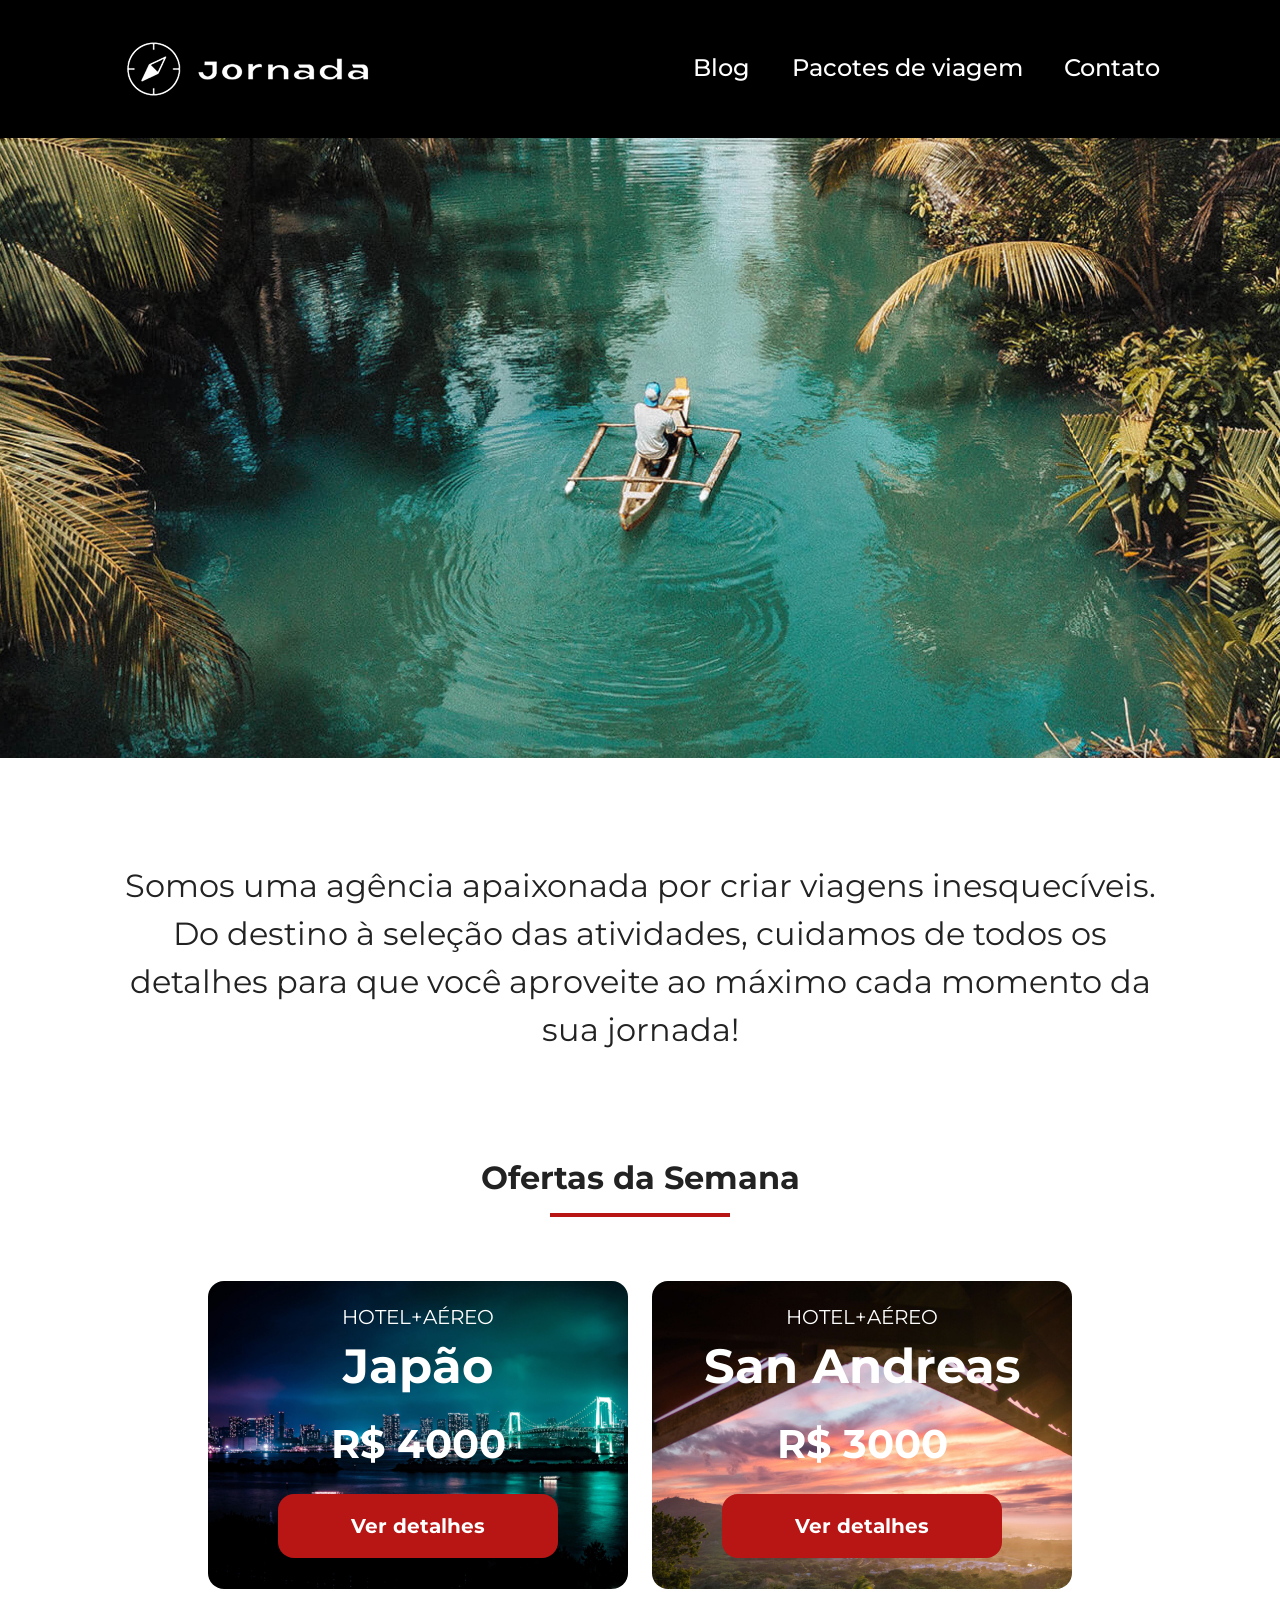
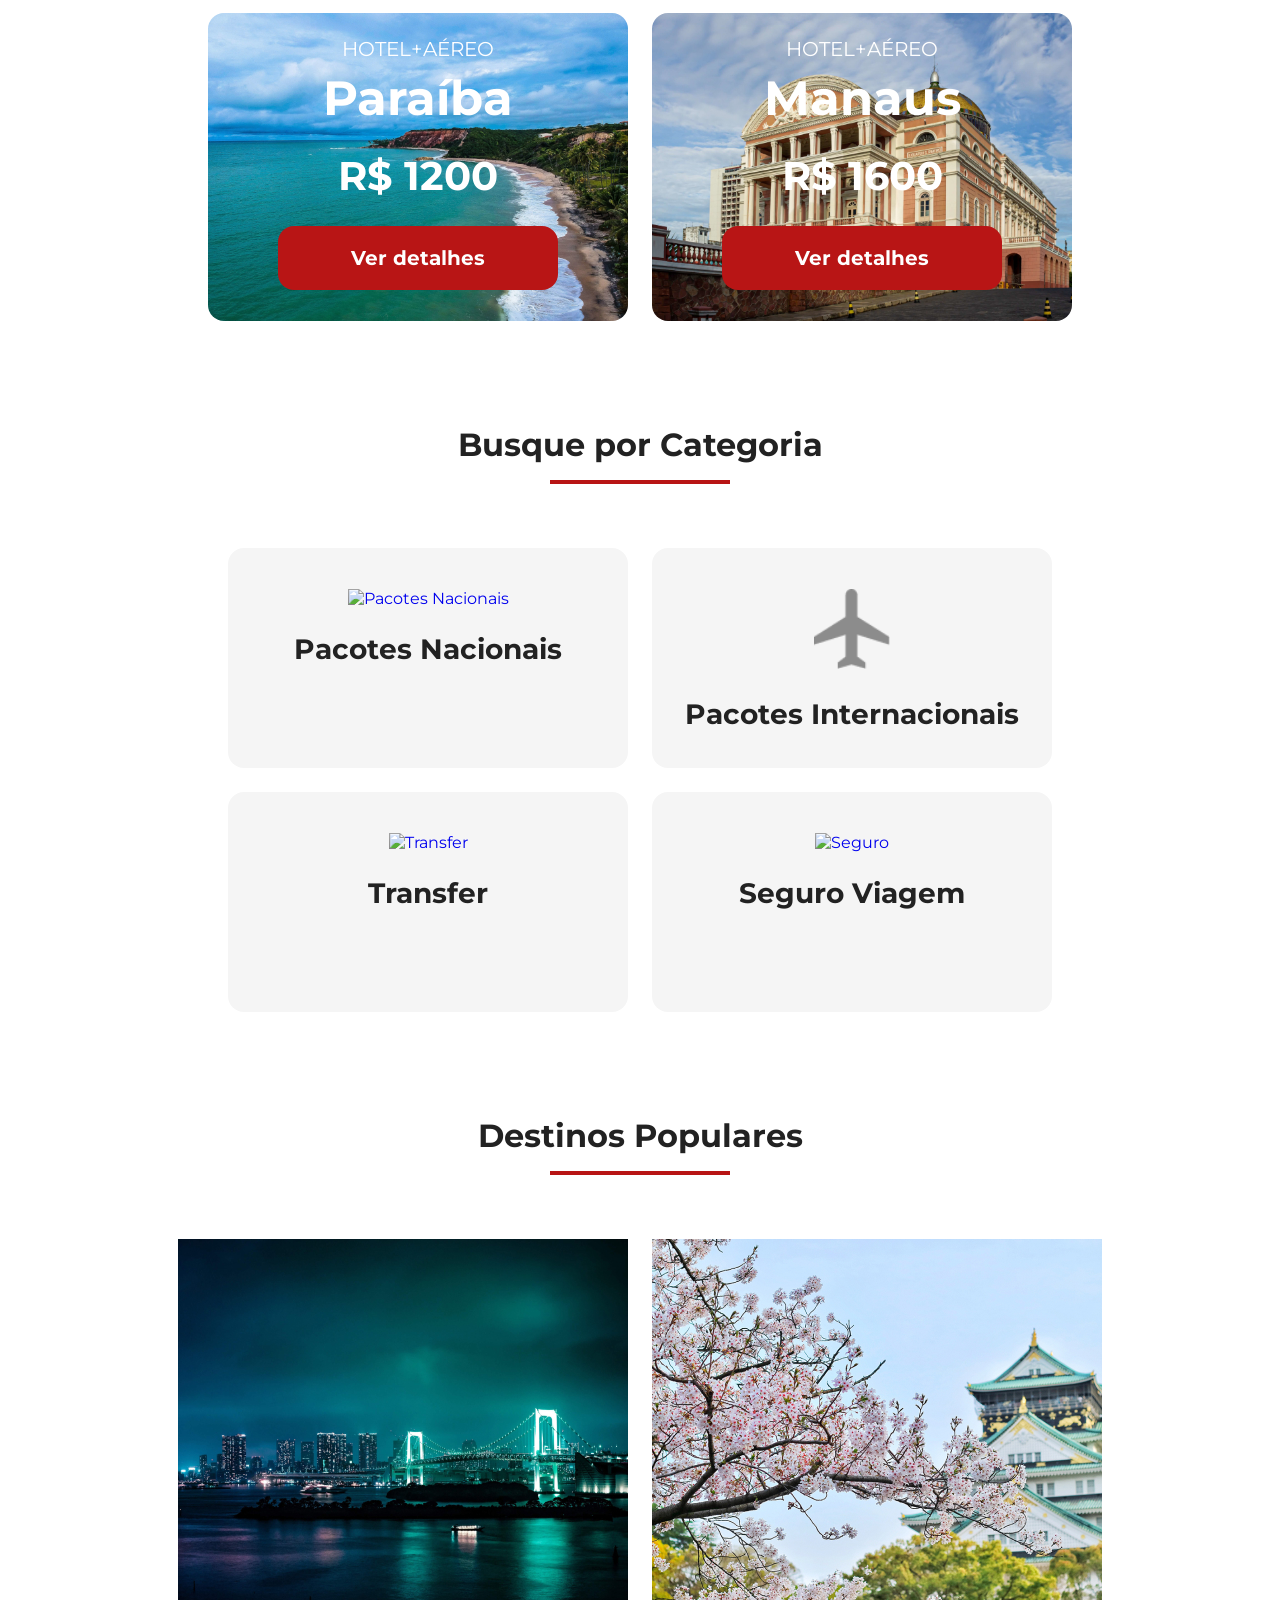
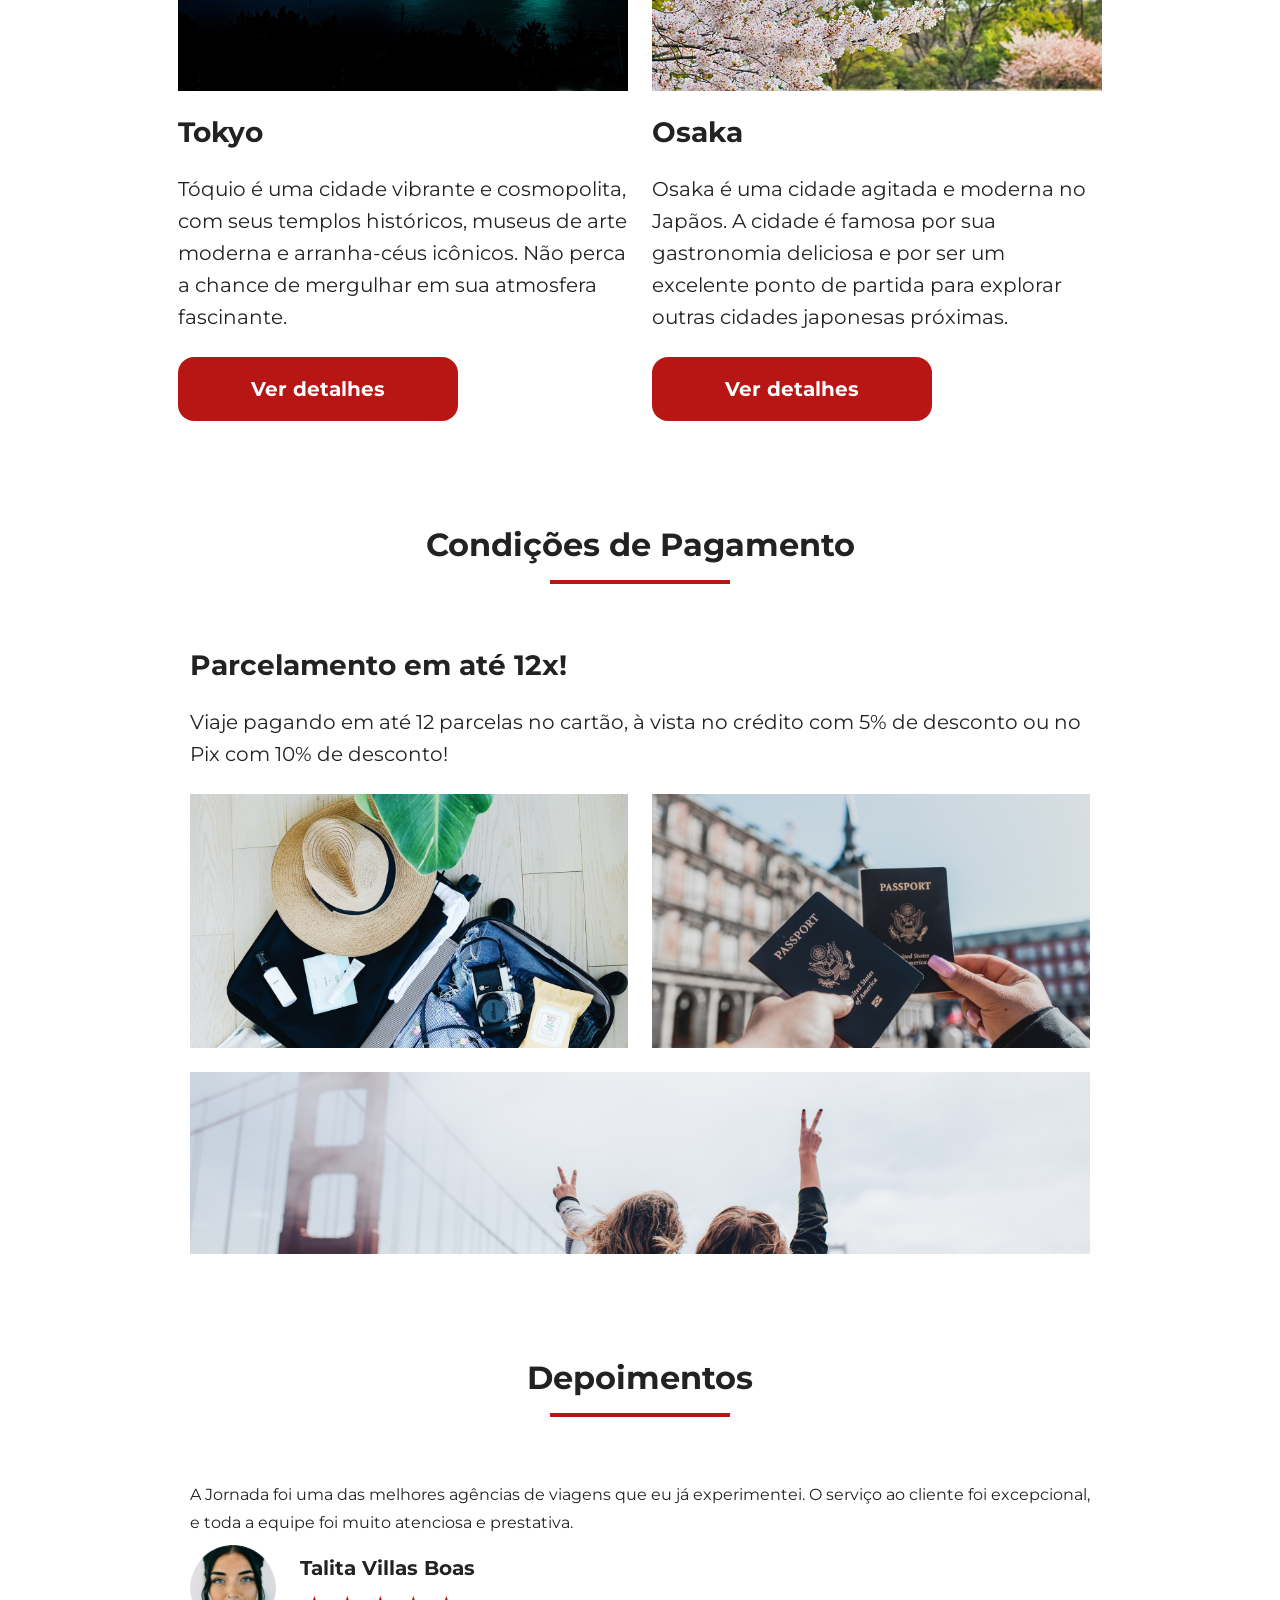
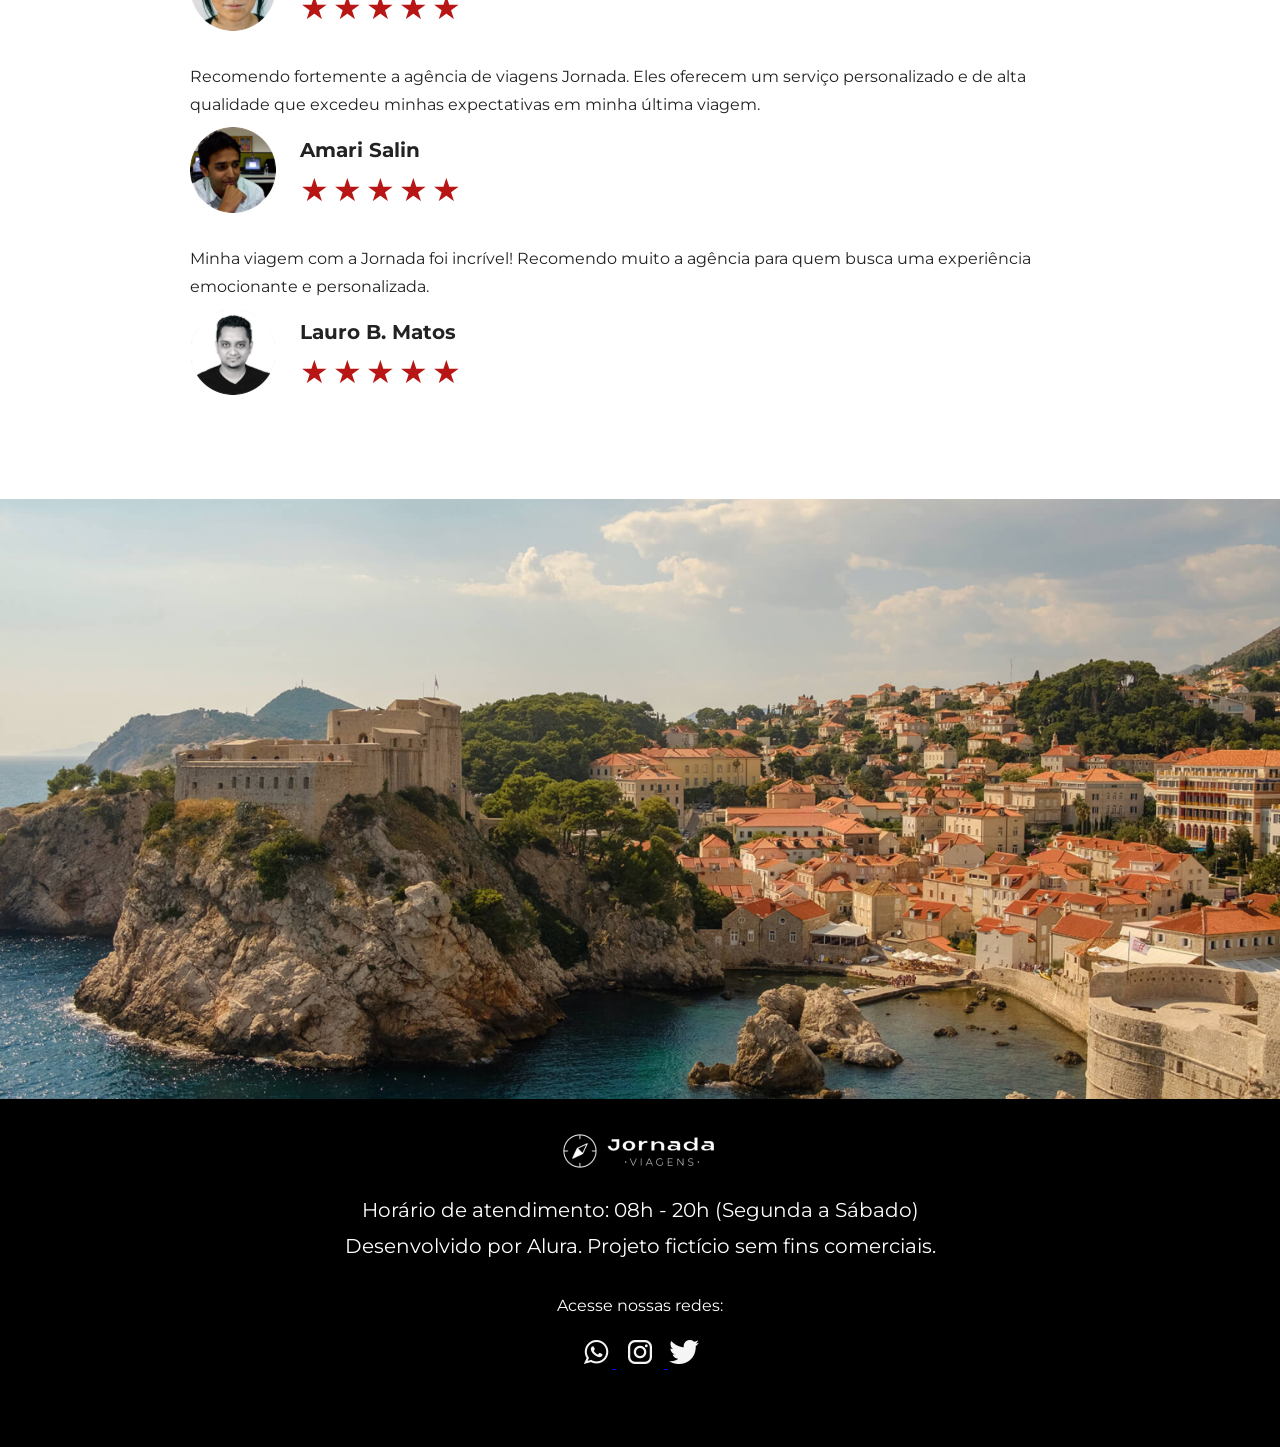
==== index.html @ dd33dba1 "finaliza o footer para tablet e desktop" ====
<!doctype html>
<html lang="pt-br">
  <head>
    <meta charset="UTF-8" />
    <meta name="viewport" content="width=device-width, initial-scale=1.0" />
    <link rel="stylesheet" href="./css/styles.css" />
    <title>Jornada Viagens</title>
  </head>
  <body>
    <header>
      <a class="logo" href="index.html" title="voltar para a pagina inicial">
        <img class="img-mobile" src="./img/Logo-branco.png" alt="Logo Jornada Viagens na cor branca"/>
        <img class="img-desktop" src="./img/Logo-texto-branca.png" alt="Logo Jornada Viagens com texto">
      </a>
      <div class="navigation-menu">
        <label for="menu"><img src="./img/menu.png" alt="menu hamburguer"/></label>
        <input type="checkbox" id="menu" hidden>
      <nav>
        <ul class="list-links">
          <li><a href="blog.html" target="_blank" title="acessar blog">Blog</a></li>
          <li><a href="pacotes.html" target="_blank" title="acessar pacotes de viagem">Pacotes de viagem</a></li>
          <li><a href="contato.html" target="_blank" title="acessar contato">Contato</a></li>
        </ul>
      </div>
      </nav>
    </header>
    <section class="hero">
      <div class="hero-img">
        
      </div>
      <h2>Somos uma agência apaixonada por criar viagens inesquecíveis. Do destino à seleção das atividades, cuidamos de todos os detalhes para que você aproveite ao máximo cada momento da sua jornada!</h2>
    </section>
    <section class="offers">
      <div class="section-title">
        <h2>Ofertas da Semana</h2>
        <hr>
      </div>
      <div class="offers-cards">
        <article class="card japao">
          <header>
            <p>HOTEL+AÉREO</p>
            <h3>Japão<br><span>R$ 4000</span></h3>
          </header>
          <footer>
            <a href="#" class="button">Ver detalhes</a>
          </footer>
        </article>
        <article class="card san-andreas">
          <header>
            <p>HOTEL+AÉREO</p>
            <h3>San Andreas<br><span>R$ 3000</span></h3>
          </header>
          <footer>
            <a href="#" class="button">Ver detalhes</a>
          </footer>
        </article>
        <article class="card paraiba">
          <header>
            <p>HOTEL+AÉREO</p>
            <h3>Paraíba<br><span>R$ 1200</span></h3>
          </header>
          <footer>
            <a href="#" class="button">Ver detalhes</a>
          </footer>
        </article>
        <article class="card manaus">
          <header>
            <p>HOTEL+AÉREO</p>
            <h3>Manaus<br><span>R$ 1600</span></h3>
          </header>
          <footer>
            <a href="#" class="button">Ver detalhes</a>
          </footer>
        </article>
      </div>
    </section>
    <section class="categories">
      <div class="section-title">
        <h2 class="busque">Busque por Categoria</h2>
        <hr>
      </div>
      <div class="categories-cards">
        <a href="#" class="nacional">
          <img src="./img/ícone - pacotes nacionais.png" alt="Pacotes Nacionais">
          <h3>Pacotes Nacionais</h3>
        </a>
        <a href="#" class="internacional">
          <img src="./img/ícone - pacotes internacionais.png" alt="Pacotes Internacionais">
          <h3>Pacotes Internacionais</h3>
        </a>
        <a href="#" class="transfer">
          <img src="./img/ícone -transfer.png" alt="Transfer">
          <h3>Transfer</h3>
        </a>
        <a href="#" class="seguro">
          <img src="./img/ícone - seguro viagem.png" alt="Seguro">
          <h3>Seguro Viagem</h3>
        </a>
      </div>

    </section>
    <section class="popular-destinations">
      <div class="section-title">
        <h2>Destinos Populares</h2>
        <hr>
      </div>
      <div class="destination-itens">
        <article class="item">
          <header>
            <div class="img-item tokyo"></div>
            <h4>Tokyo</h4>
          </header>
          <p>Tóquio é uma cidade vibrante e cosmopolita, com seus templos históricos, museus de arte moderna e arranha-céus icônicos. Não perca a chance de mergulhar em sua atmosfera fascinante.</p>
          <footer>
            <a href="#" class="button" class="destination-button">Ver detalhes</a>
          </footer>
        </article>
         <article class="item">
          <header>
            <div class="img-item osaka"></div>
            <h4>Osaka</h4>
          </header>
          <p>Osaka é uma cidade agitada e moderna no Japãos. A cidade é famosa por sua gastronomia deliciosa e por ser um excelente ponto de partida para explorar outras cidades japonesas próximas.</p>
          <footer>
            <a href="#" class="button">Ver detalhes</a>
          </footer>
        </article>
      </div>

    </section>
    <section class="payments">
      <div class="section-title">
        <h2 class="condicoes">Condições de Pagamento</h2>
        <hr>
      </div>
      <div class="content-wrapper">
      <div class="text-content">
        <h3 class="content-title">Parcelamento em até 12x!</h3>
        <p class="content-text">Viaje pagando em até 12 parcelas no cartão, à vista no crédito com 5% de desconto ou no Pix com 10% de desconto! </p>
      </div>
      <div class="image-content">
        <div class="image bag"></div>
        <div class="image passport"></div>
        <div class="image people"></div>
      </div>
      </div>
    </section>
    <section class="testimonials">
      <div class="section-title">
        <h2 class="testimonials-title">Depoimentos</h2>
        <hr>
      </div>
      <div class="testimonials-container">
        <article>
          <header>
            <p>A Jornada foi uma das melhores agências de viagens que eu já experimentei. O serviço ao cliente foi excepcional, e toda a equipe foi muito atenciosa e prestativa.</p>
          </header>
          <footer>
            <img src="./img/avatar1.png" alt="Foto da cliente Talita Vilas Boas">
            <div class="profile-content">
              <h4>Talita Villas Boas</h4>
              <div class="rating">
                <span class="star">★</span>
                <span class="star">★</span>
                <span class="star">★</span>
                <span class="star">★</span>
                <span class="star">★</span>
              </div>
            </div>
          </footer>
        </article>
        <article>
           <header>
            <p>Recomendo fortemente a agência de viagens Jornada. Eles oferecem um serviço personalizado e de alta qualidade que excedeu minhas expectativas em minha última viagem.</p>
          </header>
          <footer>
            <img src="./img/avatar2.png" alt="Foto do cliente Amari Salin">
            <div class="profile-content">
              <h4>Amari Salin</h4>
              <div class="rating">
                <span class="star">★</span>
                <span class="star">★</span>
                <span class="star">★</span>
                <span class="star">★</span>
                <span class="star">★</span>
              </div>
            </div>
          </footer>
        </article>
        <article>
          <header>
            <p>Minha viagem com a Jornada foi incrível! Recomendo muito a agência para quem busca uma experiência emocionante e personalizada.</p>
          </header>
          <footer>
            <img src="./img/avatar3.png" alt="Foto do cliente Lauro B. Matos">
            <div class="profile-content">
              <h4>Lauro B. Matos</h4>
              <div class="rating">
                <span class="star">★</span>
                <span class="star">★</span>
                <span class="star">★</span>
                <span class="star">★</span>
                <span class="star">★</span>
              </div>
            </div>
          </footer>
        </article>
      </div>

    </section>
    <section class="finalhero">
      <div class="finalhero-img">
      </div>
    </section>
    <footer class="main-footer">
      <div class="footer-content">
        <img src="./img/Logo-branco-footer.png" alt="Logo Jornada Viagens com texto">
        <p class="horario">Horário de atendimento: 08h - 20h (Segunda a Sábado)</p>
        <p>Desenvolvido por Alura. Projeto fictício sem fins comerciais.</p>
      </div>
      <div class="footer-social">
        <p>Acesse nossas redes:</p>
        <a href="#" target="_blank" title="acesse o whatsapp do jornada viagens">
          <img src="./img/Whatsapp 1.png" alt="Ícone do WhatsApp">
        </a>
        <a href="#" target="_blank" title="acesse o instagram do jornada viagens">
          <img class="instagram" src="./img/Instragam 1.png" alt="Ícone do Instagram">
        </a>
        <a href="#" target="_blank" title="acesse o twitter do jornada viagens">
          <img src="./img/Twiter 1.png" alt="Ícone do Twitter">
        </a>
      </div>
    </footer>
  </body>
</html>
---- css/styles.css ----
@import url(global.css);
@import url(header.css);
@import url(hero.css);
@import url(offers.css);
@import url(categories.css);
@import url(destinations.css);
@import url(payments.css);
@import url(testimonials.css);
@import url(finalhero.css);
@import url(footer.css);
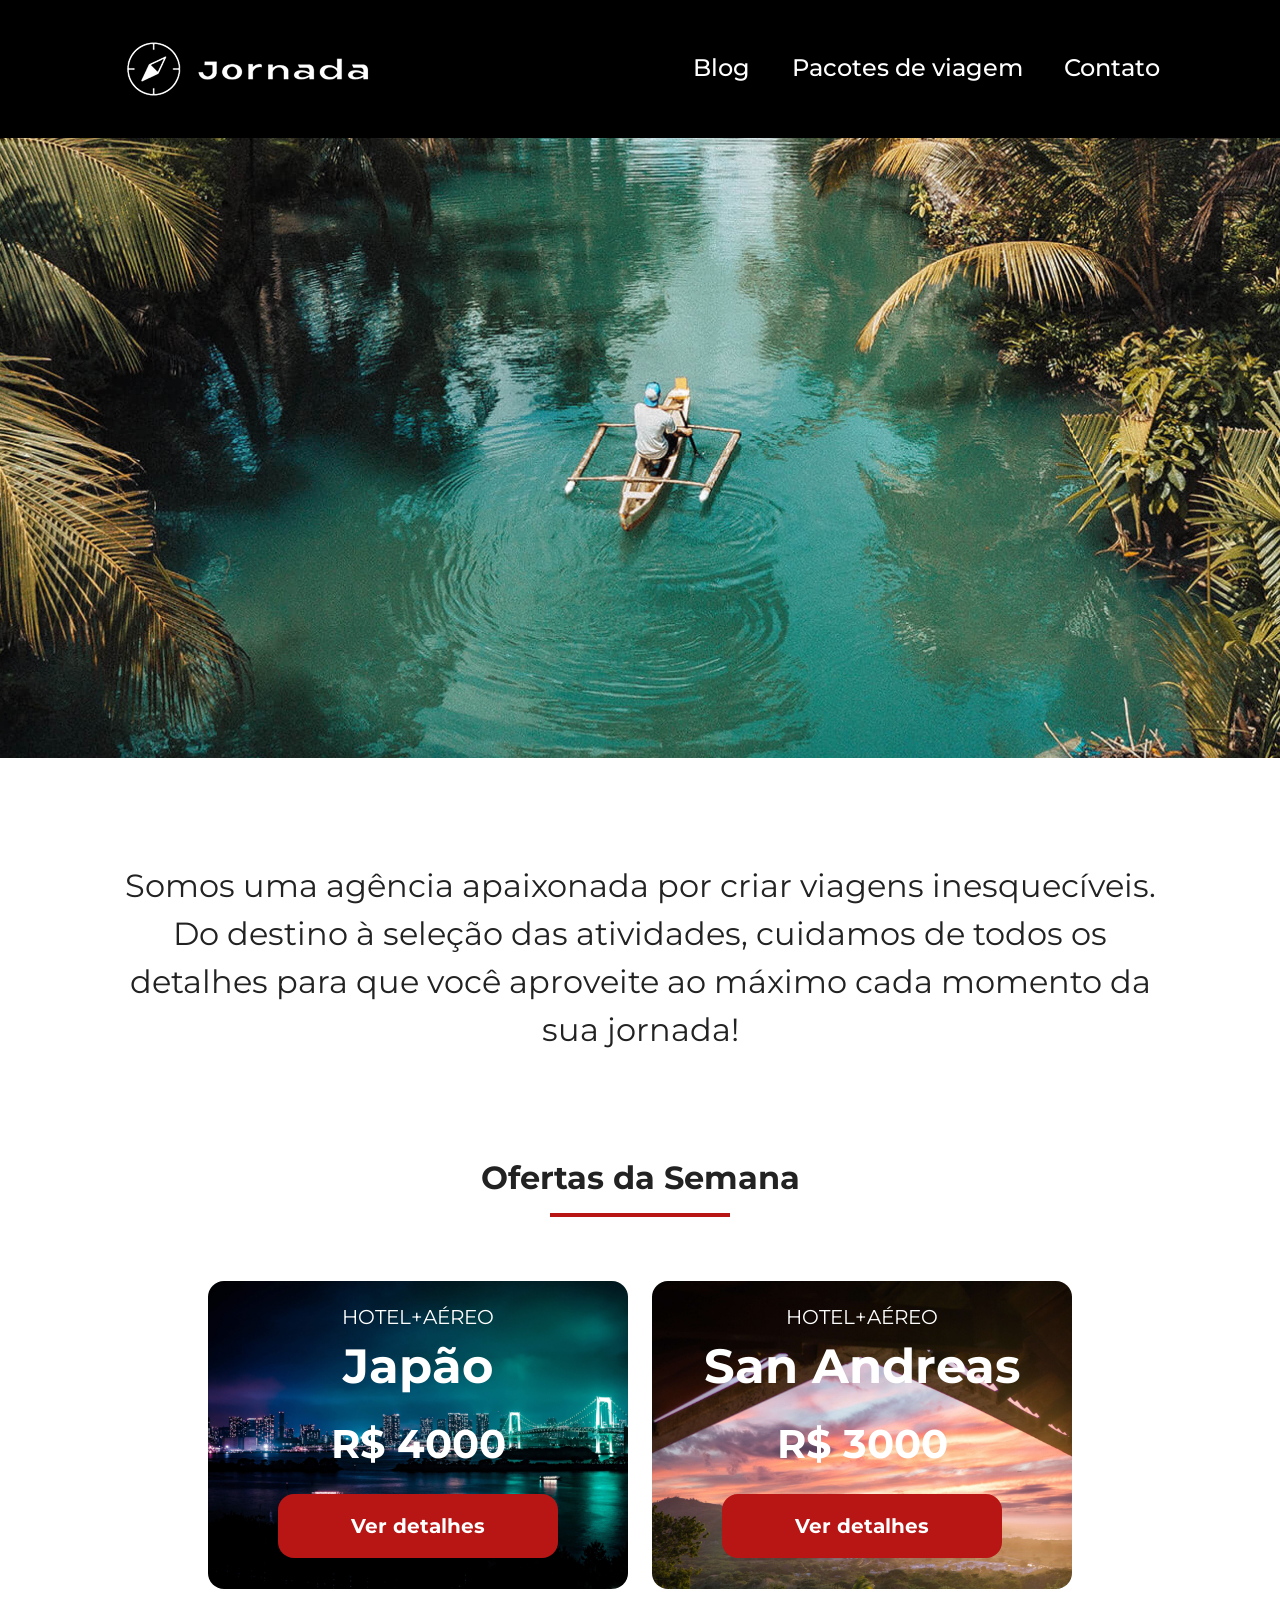
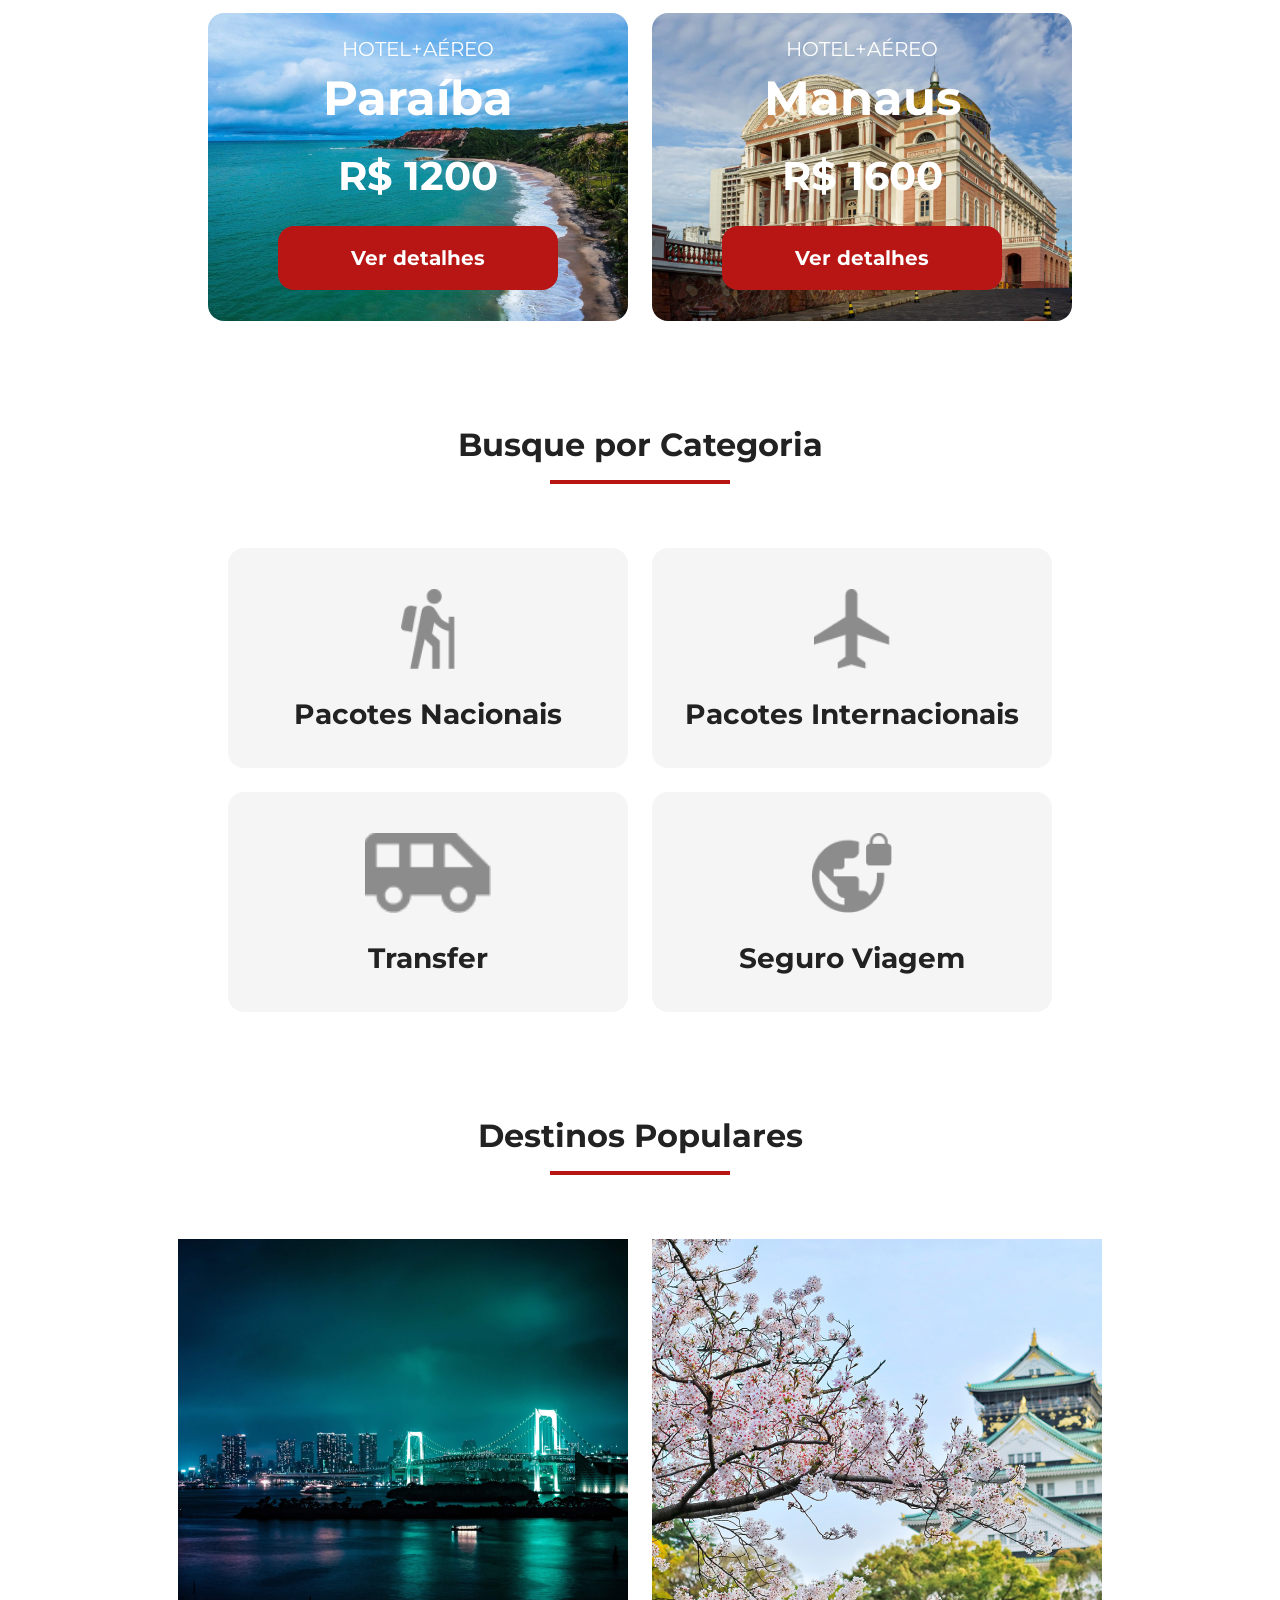
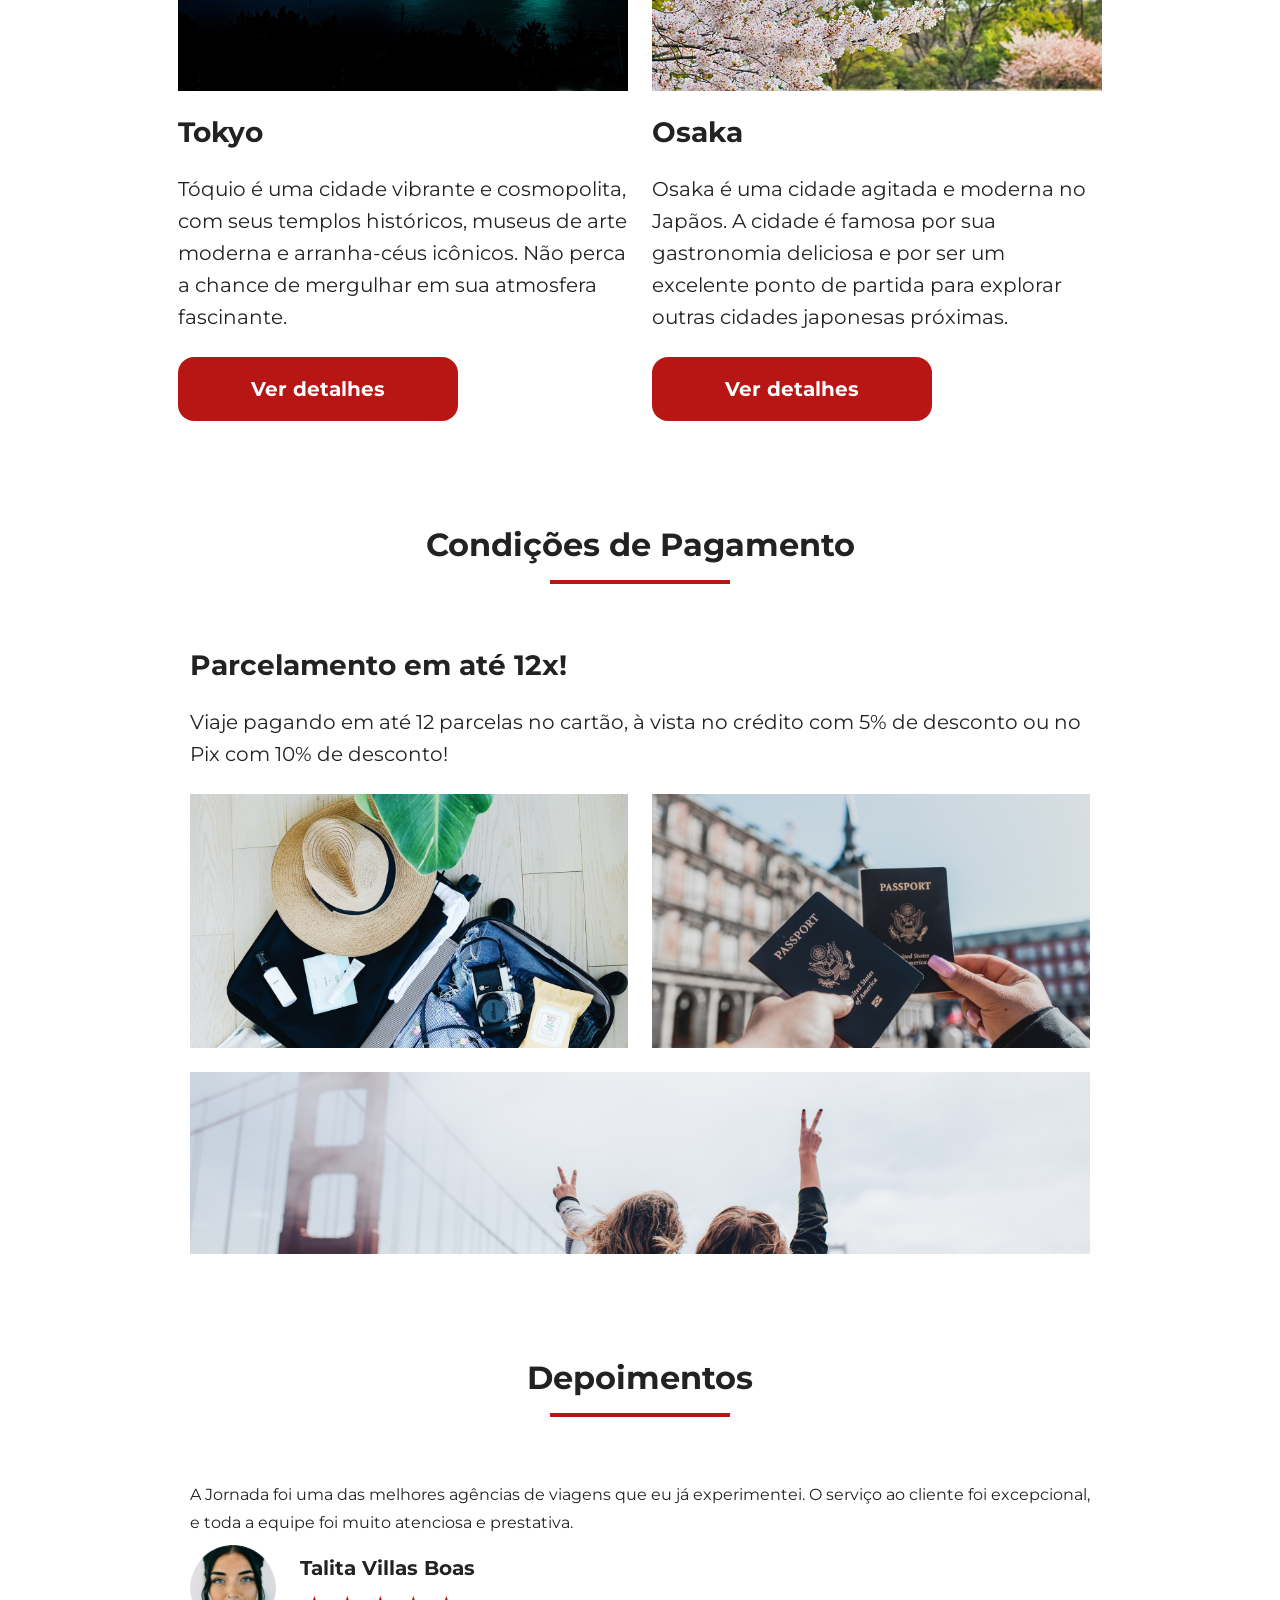
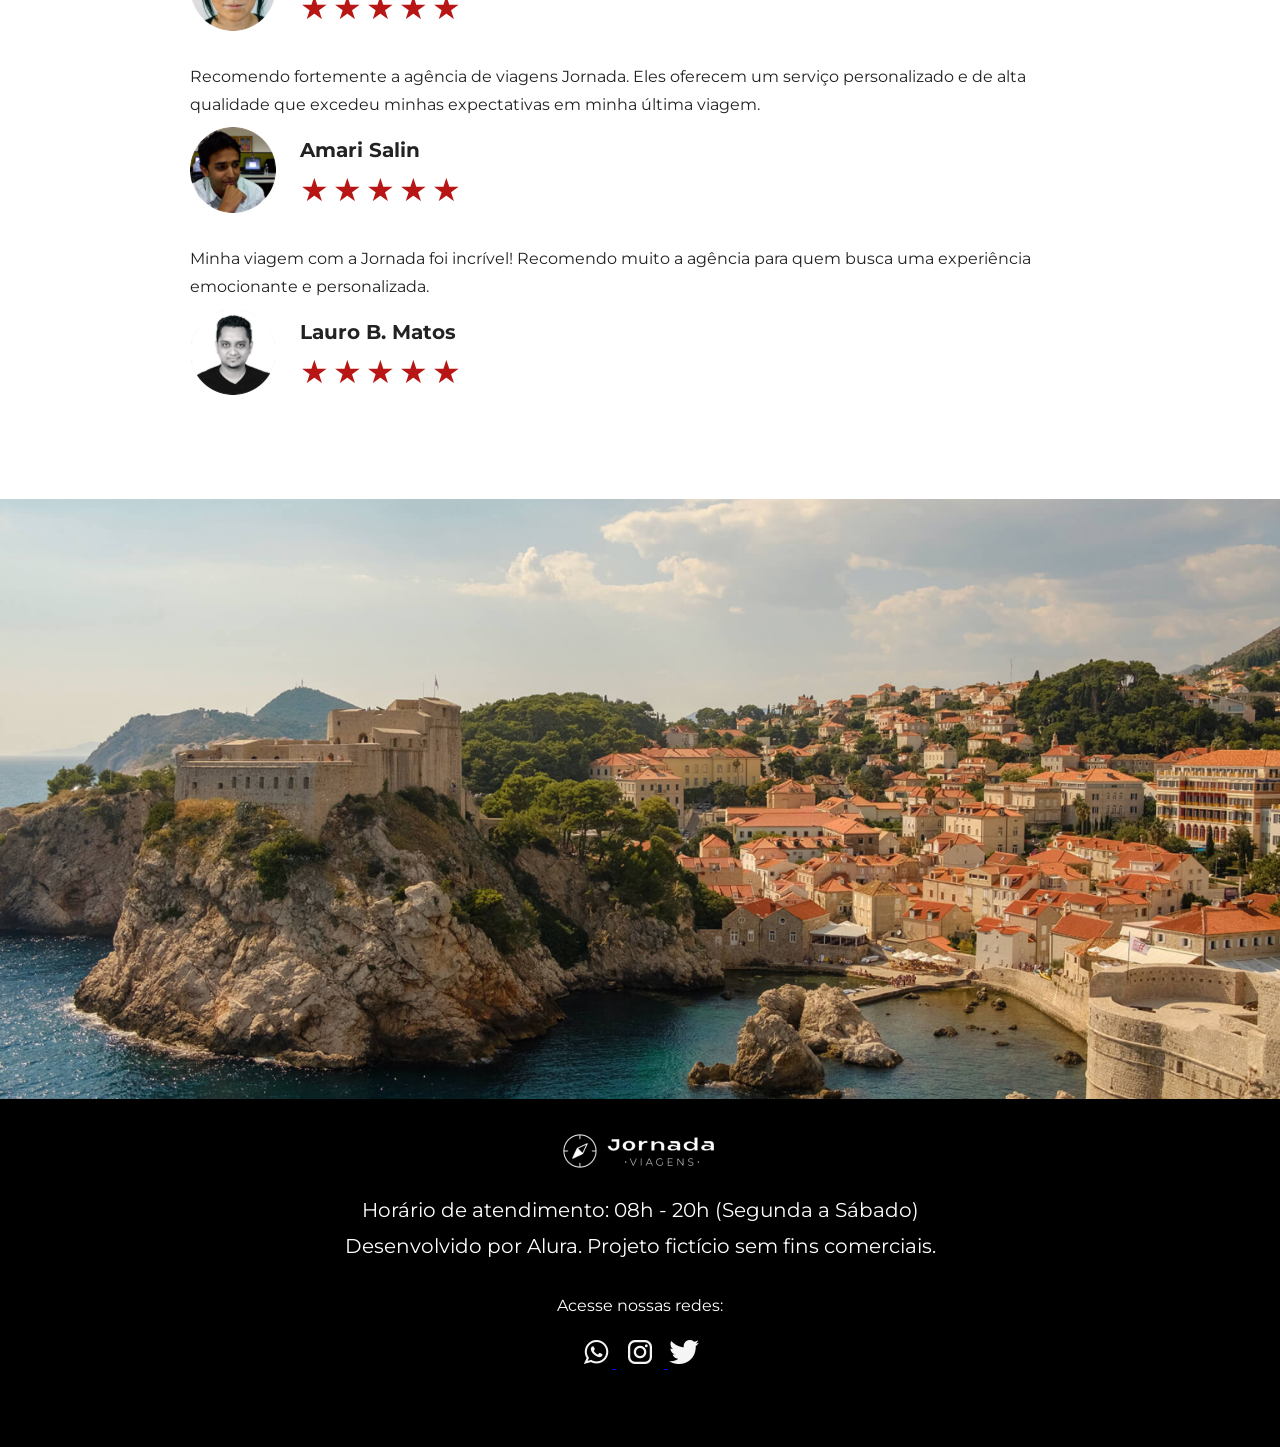
==== commit a6a3b7f6: "conserta imagens" ====
--- a/index.html
+++ b/index.html
@@ -3,6 +3,16 @@
   <head>
     <meta charset="UTF-8" />
     <meta name="viewport" content="width=device-width, initial-scale=1.0" />
+    <meta name="description" content="Agência de viagens especializada em criar experiências inesquecíveis para seus clientes.">
+
+    <meta name=og:title content="Jornada Viagens">
+    <meta name=og:description content="Agência de viagens especializada em criar experiências inesquecíveis para seus clientes.">
+    <meta name=og:image content="https://suzanawerdine.github.io/jornada-viagens/img/Logo-branco-footer.png">
+    <meta name=og:url content="https://suzanawerdine.github.io/jornada-viagens">
+    <meta name=og:type content="website">
+
+
+    <link rel="icon" href="./favicon.svg" type="xml/svg"/>
     <link rel="stylesheet" href="./css/styles.css" />
     <title>Jornada Viagens</title>
   </head>
@@ -24,6 +34,7 @@
       </div>
       </nav>
     </header>
+    <main>
     <section class="hero">
       <div class="hero-img">
         
@@ -81,7 +92,7 @@
       </div>
       <div class="categories-cards">
         <a href="#" class="nacional">
-          <img src="./img/ícone - pacotes nacionais.png" alt="Pacotes Nacionais">
+          <img src="./img/ícone - pacotes nacionais.png" alt="Pacotes Nacionais">
           <h3>Pacotes Nacionais</h3>
         </a>
         <a href="#" class="internacional">
@@ -89,11 +100,11 @@
           <h3>Pacotes Internacionais</h3>
         </a>
         <a href="#" class="transfer">
-          <img src="./img/ícone -transfer.png" alt="Transfer">
+          <img src="./img/ícone -transfer.png" alt="Transfer">
           <h3>Transfer</h3>
         </a>
         <a href="#" class="seguro">
-          <img src="./img/ícone - seguro viagem.png" alt="Seguro">
+          <img src="./img/ícone - seguro viagem.png" alt="Seguro">
           <h3>Seguro Viagem</h3>
         </a>
       </div>
@@ -108,7 +119,7 @@
         <article class="item">
           <header>
             <div class="img-item tokyo"></div>
-            <h4>Tokyo</h4>
+            <h3>Tokyo</h3>
           </header>
           <p>Tóquio é uma cidade vibrante e cosmopolita, com seus templos históricos, museus de arte moderna e arranha-céus icônicos. Não perca a chance de mergulhar em sua atmosfera fascinante.</p>
           <footer>
@@ -118,7 +129,7 @@
          <article class="item">
           <header>
             <div class="img-item osaka"></div>
-            <h4>Osaka</h4>
+            <h3>Osaka</h3>
           </header>
           <p>Osaka é uma cidade agitada e moderna no Japãos. A cidade é famosa por sua gastronomia deliciosa e por ser um excelente ponto de partida para explorar outras cidades japonesas próximas.</p>
           <footer>
@@ -158,7 +169,7 @@
           <footer>
             <img src="./img/avatar1.png" alt="Foto da cliente Talita Vilas Boas">
             <div class="profile-content">
-              <h4>Talita Villas Boas</h4>
+              <h3>Talita Villas Boas</h3>
               <div class="rating">
                 <span class="star">★</span>
                 <span class="star">★</span>
@@ -176,7 +187,7 @@
           <footer>
             <img src="./img/avatar2.png" alt="Foto do cliente Amari Salin">
             <div class="profile-content">
-              <h4>Amari Salin</h4>
+              <h3>Amari Salin</h3>
               <div class="rating">
                 <span class="star">★</span>
                 <span class="star">★</span>
@@ -194,7 +205,7 @@
           <footer>
             <img src="./img/avatar3.png" alt="Foto do cliente Lauro B. Matos">
             <div class="profile-content">
-              <h4>Lauro B. Matos</h4>
+              <h3>Lauro B. Matos</h3>
               <div class="rating">
                 <span class="star">★</span>
                 <span class="star">★</span>
@@ -212,6 +223,7 @@
       <div class="finalhero-img">
       </div>
     </section>
+    </main>
     <footer class="main-footer">
       <div class="footer-content">
         <img src="./img/Logo-branco-footer.png" alt="Logo Jornada Viagens com texto">
